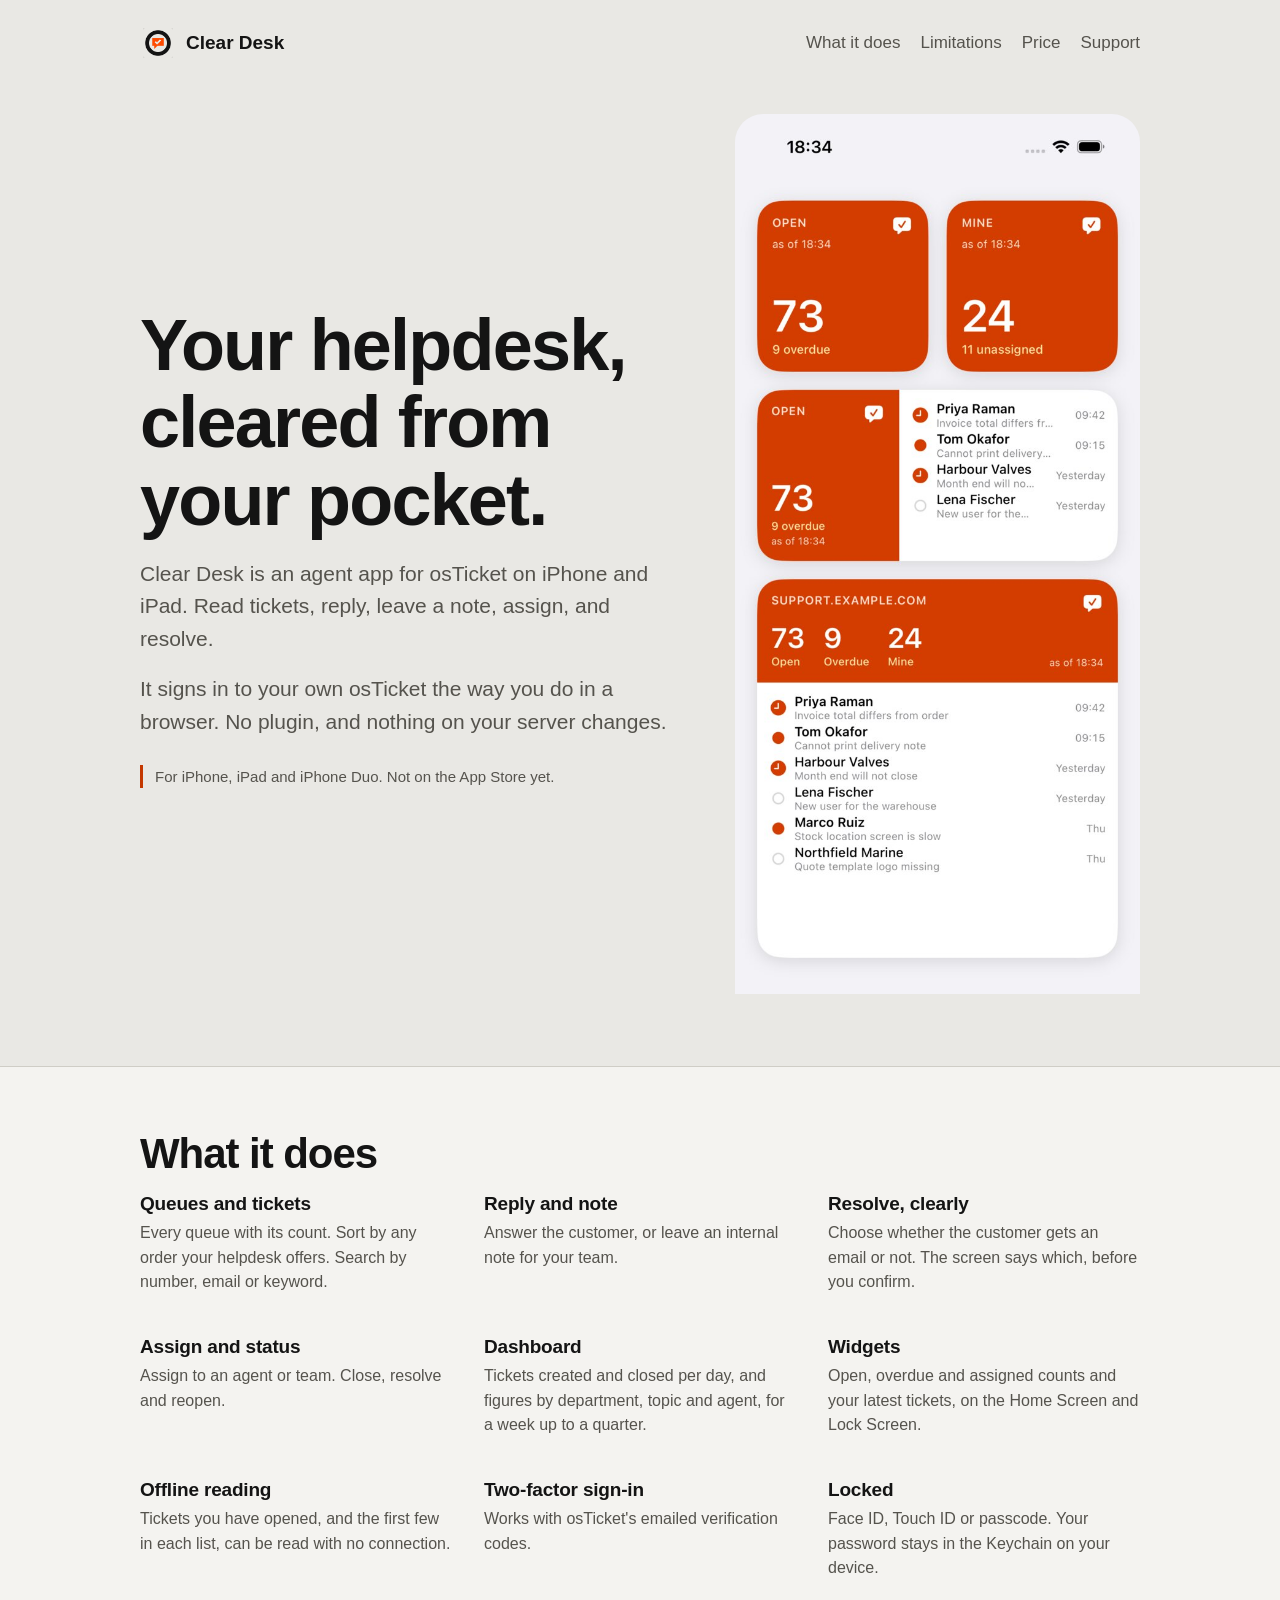
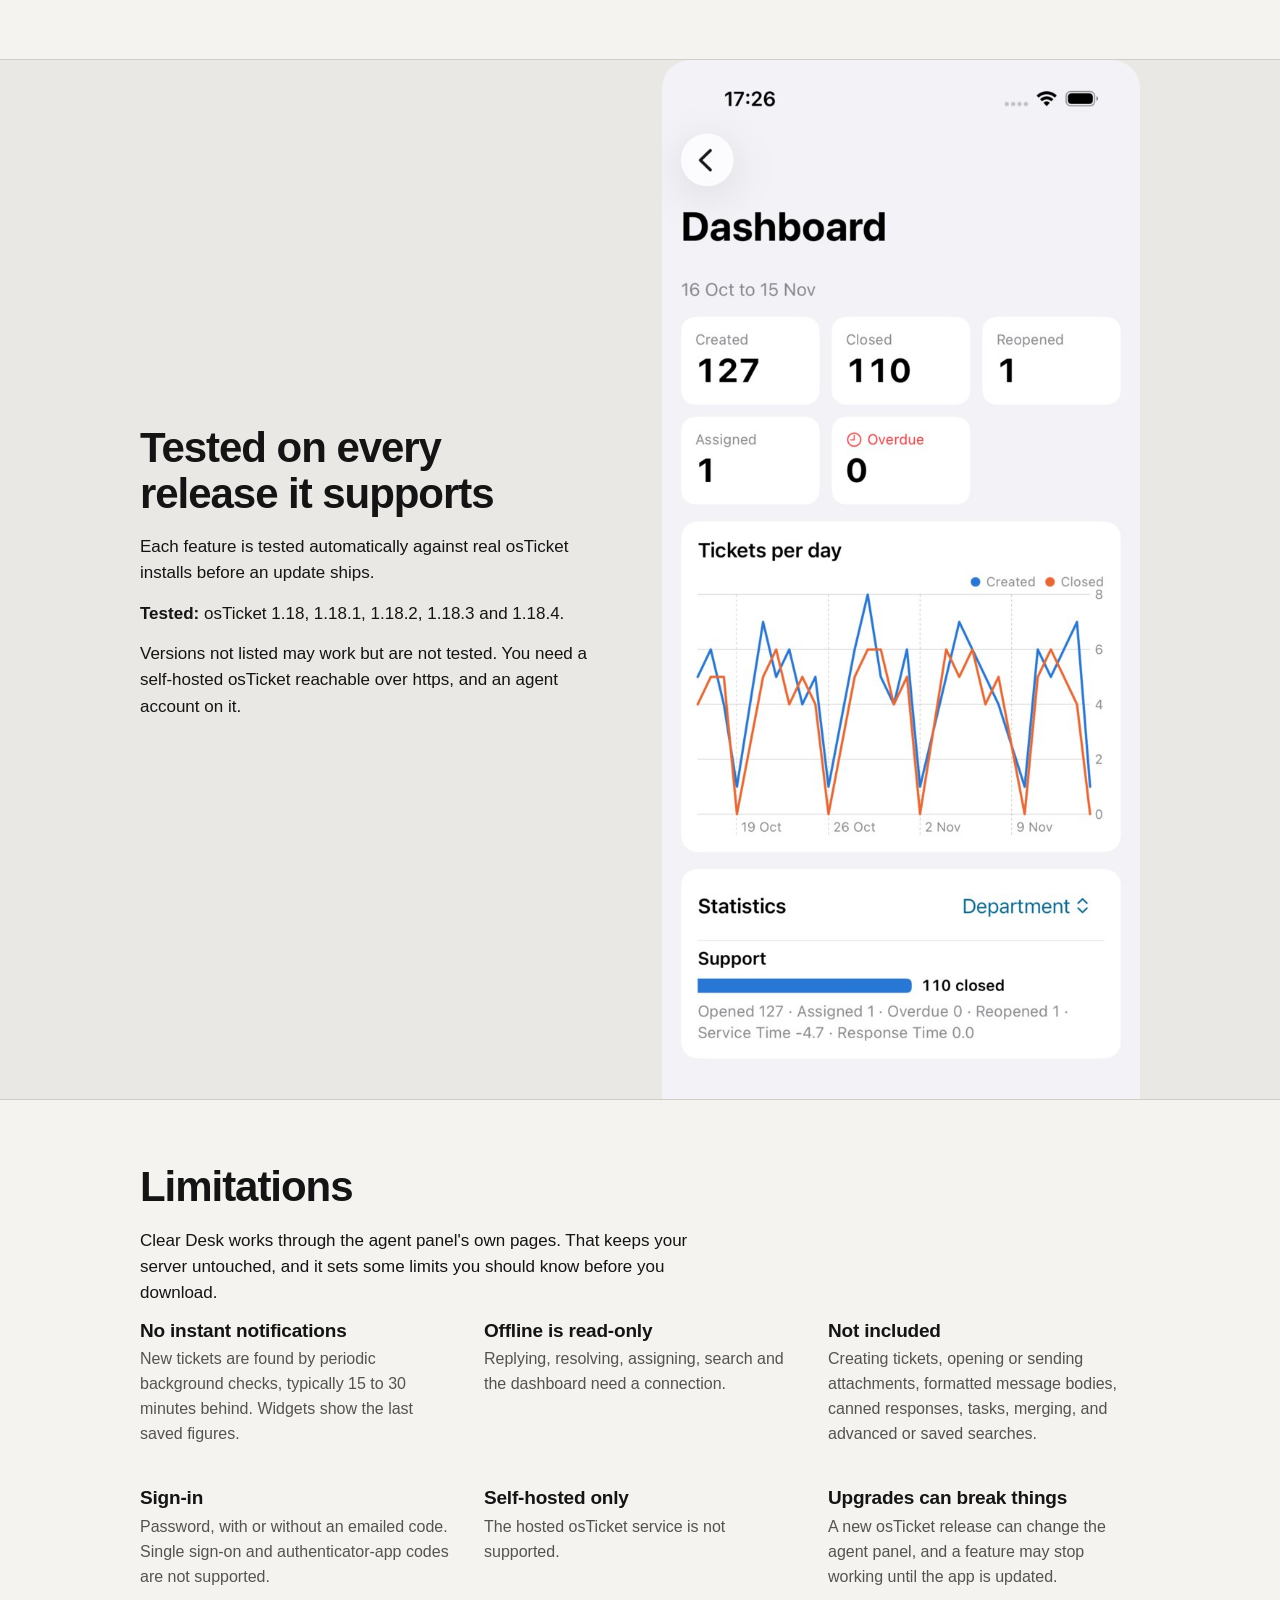
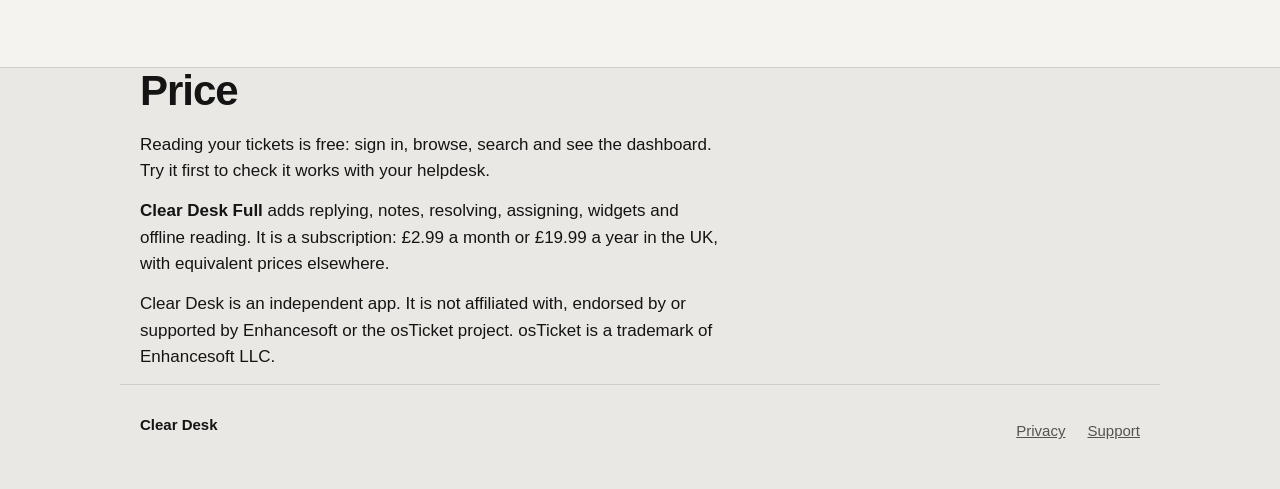
==== index.html @ 533210e1 "Clear Desk website: landing page, privacy policy and support Co-Authored-By: Claude Fable 5.2 <norep" ====
<!doctype html>
<html lang="en">
<head>
<meta charset="utf-8">
<meta name="viewport" content="width=device-width, initial-scale=1">
<title>Clear Desk: agent app for osTicket</title>
<meta name="description" content="Read, answer and resolve your helpdesk tickets from iPhone and iPad. Works with your own osTicket install, with no plugin and no server changes.">
<link rel="icon" href="img/icon.png">
<link rel="stylesheet" href="site.css">
</head>
<body>
<header class="wrap top">
  <a class="brand" href="./"><img src="img/icon.png" alt="" width="36" height="36">Clear Desk</a>
  <nav><a href="#does">What it does</a><a href="#limits">Limitations</a><a href="#price">Price</a><a href="support.html">Support</a></nav>
</header>

<main>
<section class="wrap hero">
  <div>
    <h1>Your helpdesk, cleared from your pocket.</h1>
    <p class="lede">Clear Desk is an agent app for osTicket on iPhone and iPad. Read tickets, reply, leave a note, assign, and resolve.</p>
    <p class="lede">It signs in to your own osTicket the way you do in a browser. No plugin, and nothing on your server changes.</p>
    <p class="status">For iPhone, iPad and iPhone Duo. Not on the App Store yet.</p>
  </div>
  <img class="shot" src="img/widgets.jpg" alt="Clear Desk widgets: open and assigned ticket counts on orange panels, and lists of the latest tickets." width="660" height="1434">
</section>

<section class="band" id="does">
  <div class="wrap">
    <h2>What it does</h2>
    <ul class="facts">
      <li><h3>Queues and tickets</h3><p>Every queue with its count. Sort by any order your helpdesk offers. Search by number, email or keyword.</p></li>
      <li><h3>Reply and note</h3><p>Answer the customer, or leave an internal note for your team.</p></li>
      <li><h3>Resolve, clearly</h3><p>Choose whether the customer gets an email or not. The screen says which, before you confirm.</p></li>
      <li><h3>Assign and status</h3><p>Assign to an agent or team. Close, resolve and reopen.</p></li>
      <li><h3>Dashboard</h3><p>Tickets created and closed per day, and figures by department, topic and agent, for a week up to a quarter.</p></li>
      <li><h3>Widgets</h3><p>Open, overdue and assigned counts and your latest tickets, on the Home Screen and Lock Screen.</p></li>
      <li><h3>Offline reading</h3><p>Tickets you have opened, and the first few in each list, can be read with no connection.</p></li>
      <li><h3>Two-factor sign-in</h3><p>Works with osTicket's emailed verification codes.</p></li>
      <li><h3>Locked</h3><p>Face ID, Touch ID or passcode. Your password stays in the Keychain on your device.</p></li>
    </ul>
  </div>
</section>

<section class="wrap two">
  <div>
    <h2>Tested on every release it supports</h2>
    <p>Each feature is tested automatically against real osTicket installs before an update ships.</p>
    <p><strong>Tested:</strong> osTicket 1.18, 1.18.1, 1.18.2, 1.18.3 and 1.18.4.</p>
    <p>Versions not listed may work but are not tested. You need a self-hosted osTicket reachable over https, and an agent account on it.</p>
  </div>
  <img class="shot" src="img/dashboard.jpg" alt="The Clear Desk dashboard: counts for created, closed, reopened, assigned and overdue tickets above a chart of tickets per day." width="660" height="1434" loading="lazy">
</section>

<section class="band" id="limits">
  <div class="wrap">
    <h2>Limitations</h2>
    <p>Clear Desk works through the agent panel's own pages. That keeps your server untouched, and it sets some limits you should know before you download.</p>
    <ul class="facts">
      <li><h3>No instant notifications</h3><p>New tickets are found by periodic background checks, typically 15 to 30 minutes behind. Widgets show the last saved figures.</p></li>
      <li><h3>Offline is read-only</h3><p>Replying, resolving, assigning, search and the dashboard need a connection.</p></li>
      <li><h3>Not included</h3><p>Creating tickets, opening or sending attachments, formatted message bodies, canned responses, tasks, merging, and advanced or saved searches.</p></li>
      <li><h3>Sign-in</h3><p>Password, with or without an emailed code. Single sign-on and authenticator-app codes are not supported.</p></li>
      <li><h3>Self-hosted only</h3><p>The hosted osTicket service is not supported.</p></li>
      <li><h3>Upgrades can break things</h3><p>A new osTicket release can change the agent panel, and a feature may stop working until the app is updated.</p></li>
    </ul>
  </div>
</section>

<section class="wrap" id="price">
  <h2>Price</h2>
  <p>Reading your tickets is free: sign in, browse, search and see the dashboard. Try it first to check it works with your helpdesk.</p>
  <p><strong>Clear Desk Full</strong> adds replying, notes, resolving, assigning, widgets and offline reading. It is a subscription: £2.99 a month or £19.99 a year in the UK, with equivalent prices elsewhere.</p>
  <p>Clear Desk is an independent app. It is not affiliated with, endorsed by or supported by Enhancesoft or the osTicket project. osTicket is a trademark of Enhancesoft LLC.</p>
</section>
</main>

<footer class="wrap foot">
<span>Clear Desk</span>
<a href="privacy.html">Privacy</a>
<a href="support.html">Support</a>
</footer>
</body>
</html>
---- site.css ----
/* The same paper, ink and orange as the app icon. */
:root {
  --paper: #E9E8E4;
  --raised: #F4F3F0;
  --ink: #141414;
  --quiet: #55534D;
  --rule: #CFCDC6;
  --orange: #C43800;
  --term: #17171B;
  --term-text: #D8D5CC;
}
@media (prefers-color-scheme: dark) {
  :root {
    --paper: #141414;
    --raised: #1E1E20;
    --ink: #ECEAE4;
    --quiet: #A6A39B;
    --rule: #34332F;
    --orange: #FF7A45;
    --term: #0C0C0E;
  }
}

* { box-sizing: border-box; }
html { -webkit-text-size-adjust: 100%; }
body {
  margin: 0;
  background: var(--paper);
  color: var(--ink);
  font: 17px/1.55 -apple-system, BlinkMacSystemFont, "Segoe UI", Roboto, Helvetica, Arial, sans-serif;
}
img { max-width: 100%; height: auto; display: block; }
a { color: var(--orange); }
code, pre { font-family: ui-monospace, "SF Mono", Menlo, Consolas, monospace; }
code { font-size: 0.9em; background: var(--raised); padding: 0.1em 0.35em; border-radius: 5px; }

.wrap { max-width: 1040px; margin: 0 auto; padding: 0 20px; }

.top { display: flex; align-items: center; justify-content: space-between; gap: 16px; padding-top: 20px; padding-bottom: 20px; flex-wrap: wrap; }
.brand { display: flex; align-items: center; gap: 10px; font-weight: 700; font-size: 19px; color: var(--ink); text-decoration: none; }
.brand img { border-radius: 9px; }
nav { display: flex; gap: 20px; flex-wrap: wrap; }
nav a { color: var(--quiet); text-decoration: none; padding: 10px 0; }
nav a:hover { color: var(--ink); }

h1, h2, h3 { line-height: 1.08; letter-spacing: -0.025em; margin: 0; text-wrap: balance; }
h1 { font-size: clamp(40px, 7vw, 72px); font-weight: 800; }
h2 { font-size: clamp(28px, 4.2vw, 42px); font-weight: 800; margin-bottom: 18px; }
h3 { font-size: 19px; letter-spacing: -0.01em; margin-bottom: 6px; }
p { margin: 0 0 14px; max-width: 62ch; }

.hero { display: grid; grid-template-columns: minmax(0, 1.15fr) minmax(0, 0.85fr); gap: 48px; align-items: center; padding-top: 28px; padding-bottom: 72px; }
.lede { font-size: 21px; color: var(--quiet); margin-top: 18px; }
.status { margin-top: 26px; font-size: 15px; color: var(--quiet); border-left: 3px solid var(--orange); padding-left: 12px; }
.shot { border-radius: 28px 28px 0 0; }

section { padding-top: 64px; padding-bottom: 64px; }
.band { background: var(--raised); border-top: 1px solid var(--rule); border-bottom: 1px solid var(--rule); }
.two { display: grid; grid-template-columns: minmax(0, 1fr) minmax(0, 1fr); gap: 44px; align-items: center; }

.term { margin: 0; background: var(--term); color: var(--term-text); padding: 22px; border-radius: 16px; font-size: 14px; line-height: 1.6; overflow-x: auto; }
.term .dim { color: #8A877F; }
.term .you { color: #FFFFFF; }
.term .hot { color: #FF8A5C; }

.steps { list-style: none; counter-reset: step; margin: 0; padding: 0; display: grid; grid-template-columns: repeat(4, minmax(0, 1fr)); gap: 28px; }
.steps li { counter-increment: step; border-top: 2px solid var(--ink); padding-top: 14px; }
.steps li::before { content: counter(step); font: 700 14px ui-monospace, "SF Mono", Menlo, monospace; color: var(--orange); display: block; margin-bottom: 8px; }
.steps p, .facts p { color: var(--quiet); font-size: 16px; }

.gallery { display: grid; grid-template-columns: repeat(3, minmax(0, 1fr)); gap: 24px; padding-top: 0; }
figure { margin: 0; }
figure img { border-radius: 22px; box-shadow: 0 16px 40px rgba(0, 0, 0, 0.14); }
figcaption { color: var(--quiet); font-size: 15px; margin-top: 12px; }

.facts { list-style: none; margin: 0; padding: 0; display: grid; grid-template-columns: repeat(3, minmax(0, 1fr)); gap: 28px 32px; }

.prose { max-width: 720px; padding-top: 24px; padding-bottom: 72px; }
.prose h1 { font-size: clamp(34px, 6vw, 52px); margin-bottom: 10px; }
.prose h2 { font-size: 24px; margin: 36px 0 10px; }
.prose ul { padding-left: 22px; }
.prose li { margin-bottom: 8px; max-width: 62ch; }
.prose .dated { color: var(--quiet); }

.foot { display: flex; gap: 22px; flex-wrap: wrap; padding-top: 28px; padding-bottom: 40px; border-top: 1px solid var(--rule); color: var(--quiet); font-size: 15px; }
.foot span { margin-right: auto; font-weight: 600; color: var(--ink); }
.foot a { color: var(--quiet); padding: 6px 0; }

@media (max-width: 820px) {
  .hero, .two { grid-template-columns: minmax(0, 1fr); gap: 32px; }
  .hero { padding-bottom: 48px; }
  .shot { max-width: 360px; margin: 0 auto; }
  .steps { grid-template-columns: repeat(2, minmax(0, 1fr)); }
  .gallery, .facts { grid-template-columns: minmax(0, 1fr); }
  .gallery figure { max-width: 360px; margin: 0 auto; }
  section { padding-top: 48px; padding-bottom: 48px; }
}
@media (max-width: 480px) {
  .steps { grid-template-columns: minmax(0, 1fr); }
}
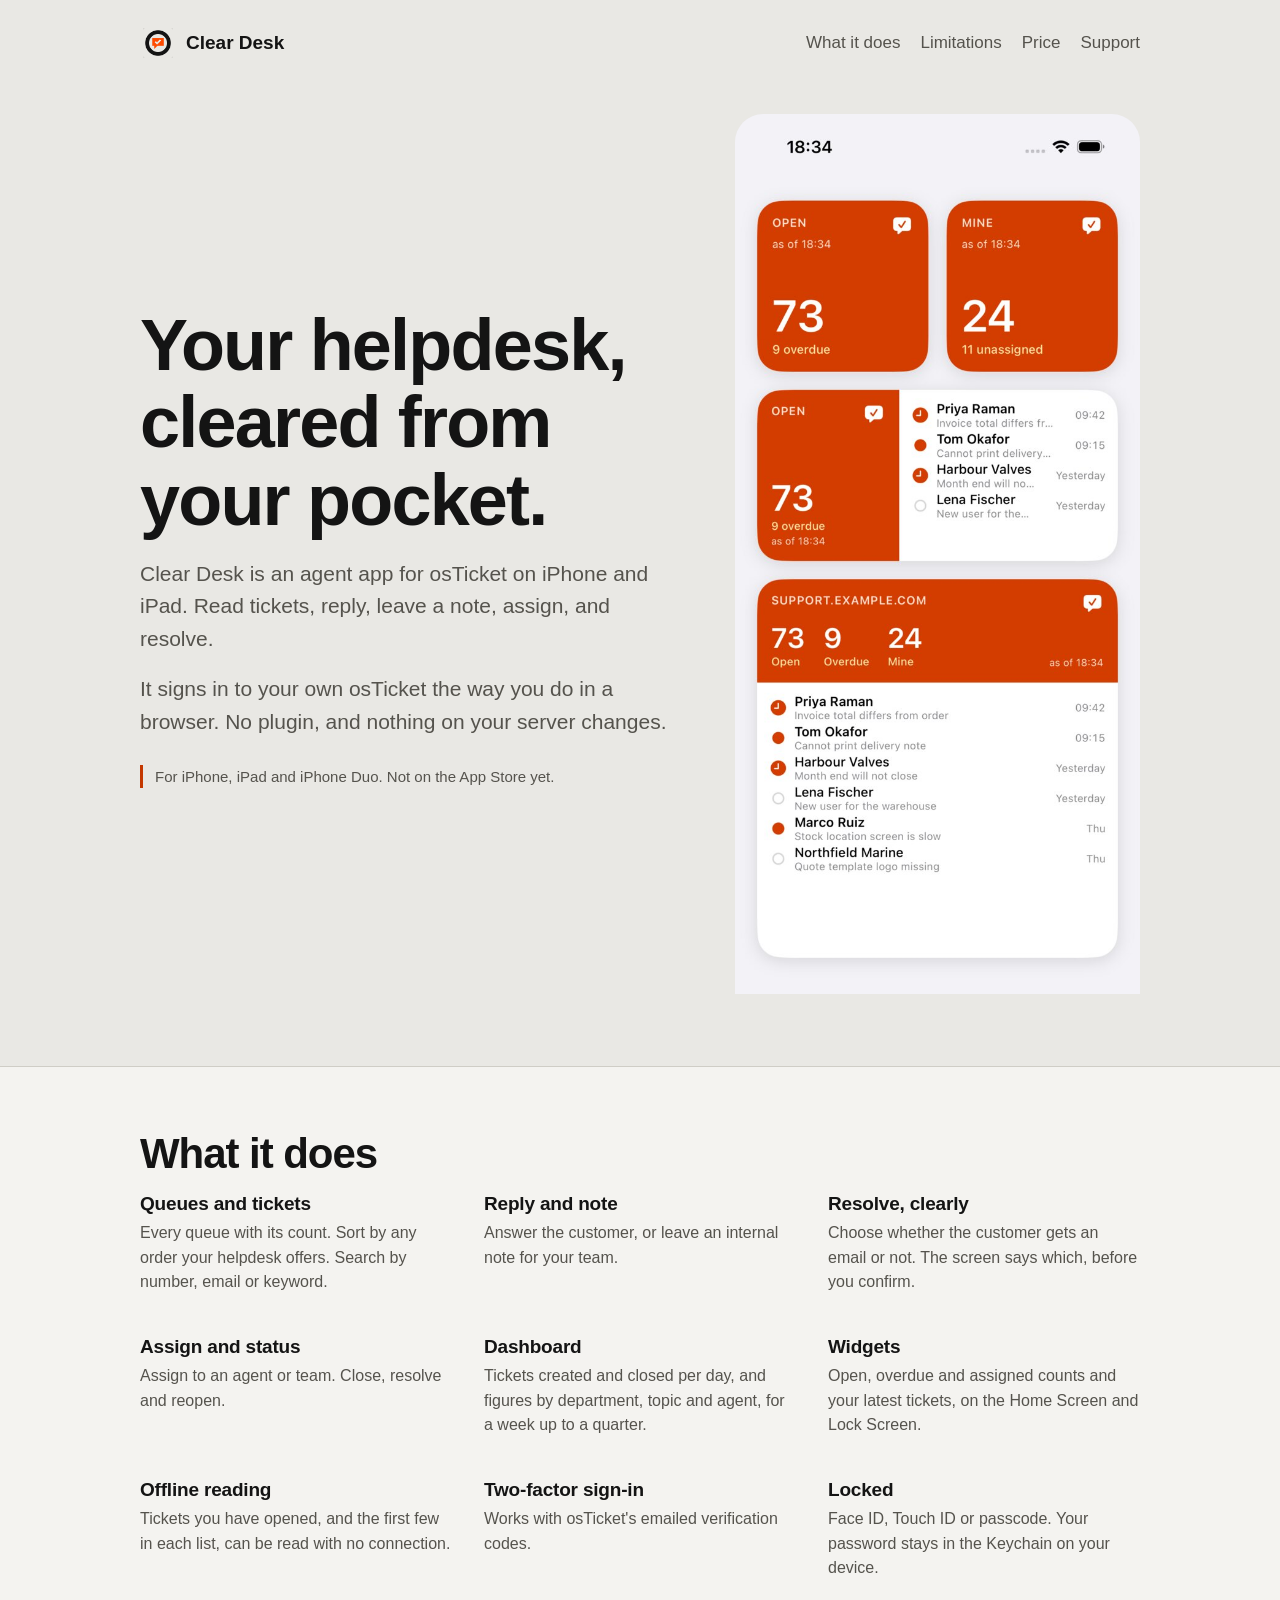
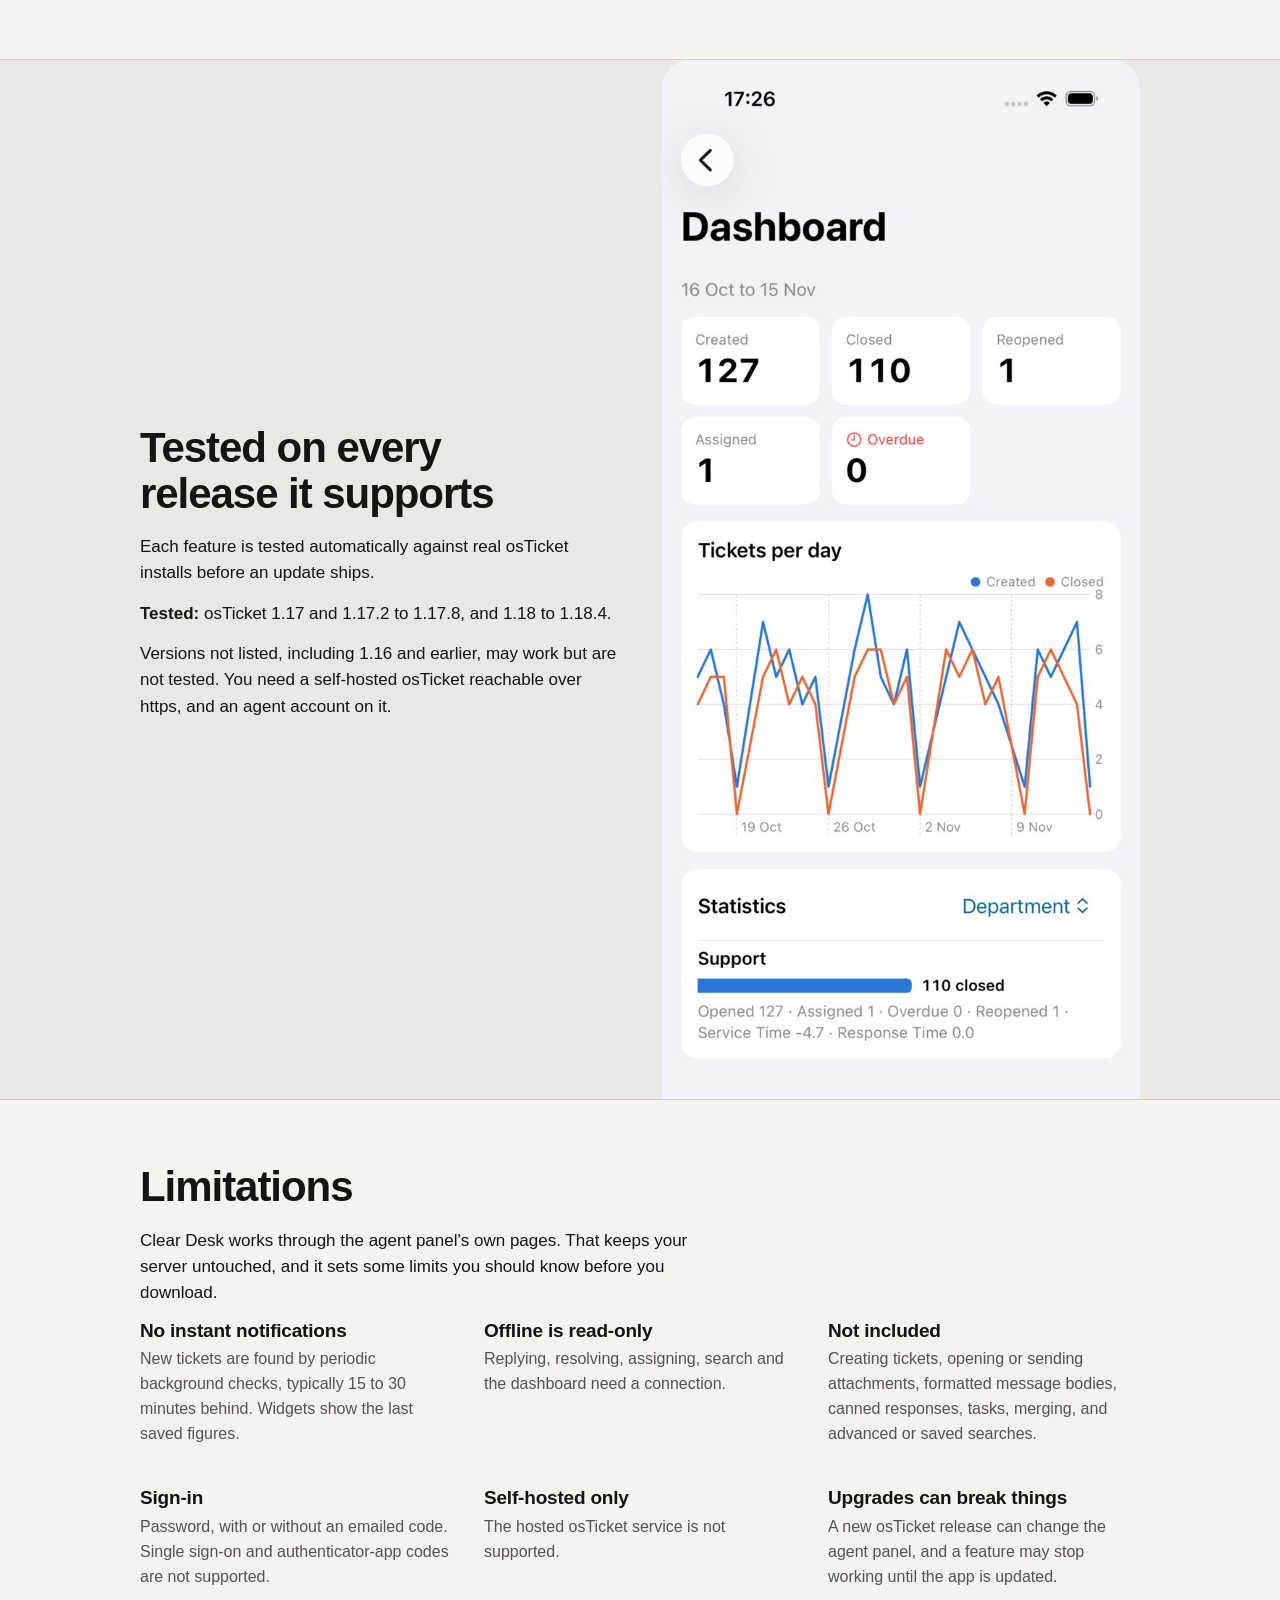
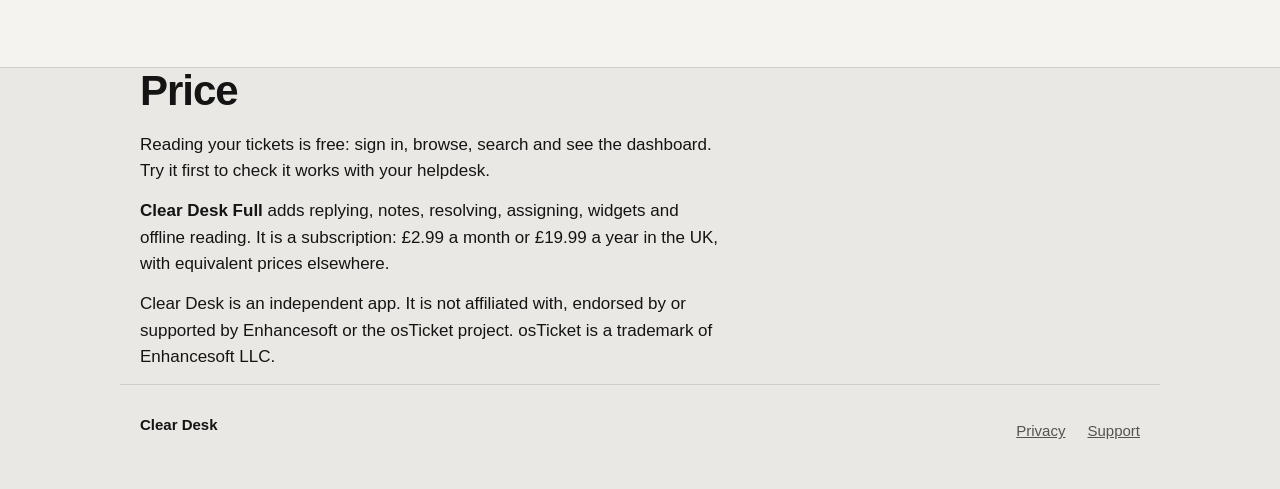
==== commit 003474e6: "Tested versions now include the 1.17 line Co-Authored-By: Claude Fable 5.2 <noreply@anthropic.com> C" ====
--- a/index.html
+++ b/index.html
@@ -46,8 +46,8 @@
   <div>
     <h2>Tested on every release it supports</h2>
     <p>Each feature is tested automatically against real osTicket installs before an update ships.</p>
-    <p><strong>Tested:</strong> osTicket 1.18, 1.18.1, 1.18.2, 1.18.3 and 1.18.4.</p>
-    <p>Versions not listed may work but are not tested. You need a self-hosted osTicket reachable over https, and an agent account on it.</p>
+    <p><strong>Tested:</strong> osTicket 1.17 and 1.17.2 to 1.17.8, and 1.18 to 1.18.4.</p>
+    <p>Versions not listed, including 1.16 and earlier, may work but are not tested. You need a self-hosted osTicket reachable over https, and an agent account on it.</p>
   </div>
   <img class="shot" src="img/dashboard.jpg" alt="The Clear Desk dashboard: counts for created, closed, reopened, assigned and overdue tickets above a chart of tickets per day." width="660" height="1434" loading="lazy">
 </section>
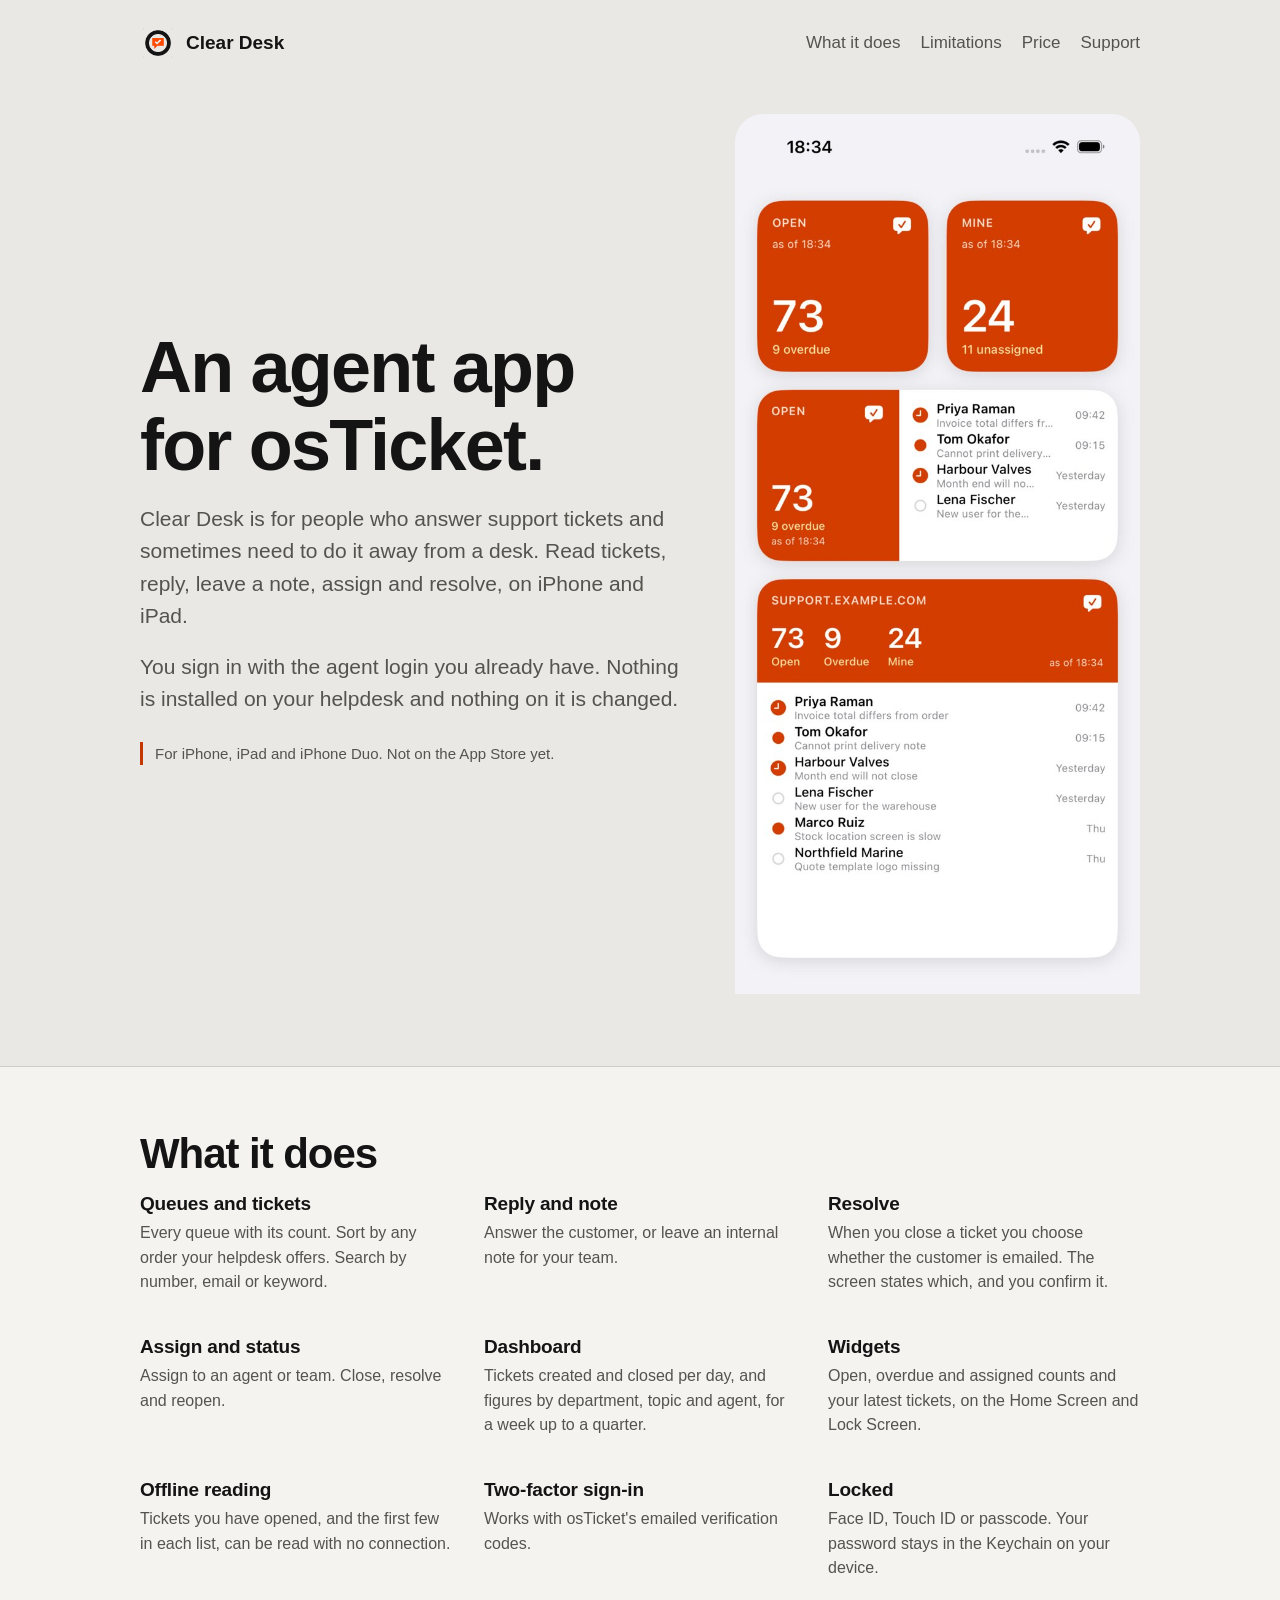
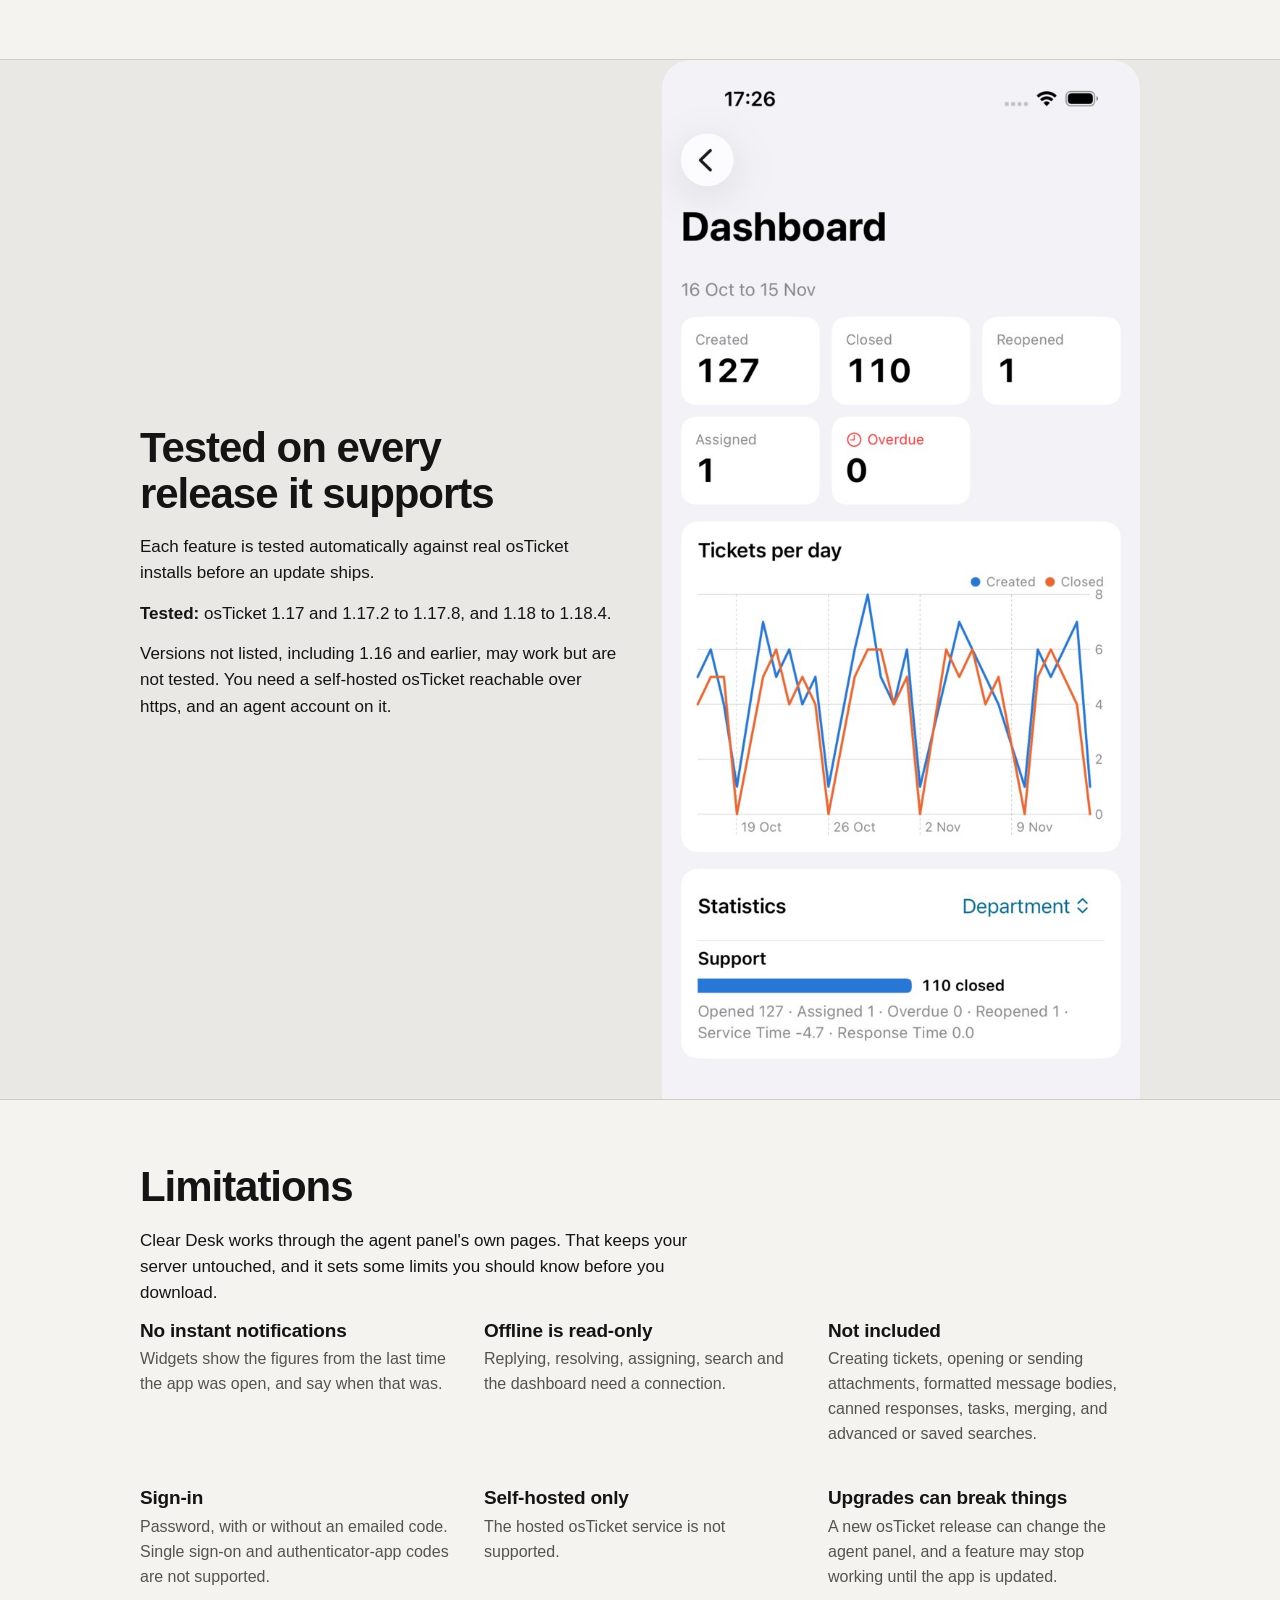
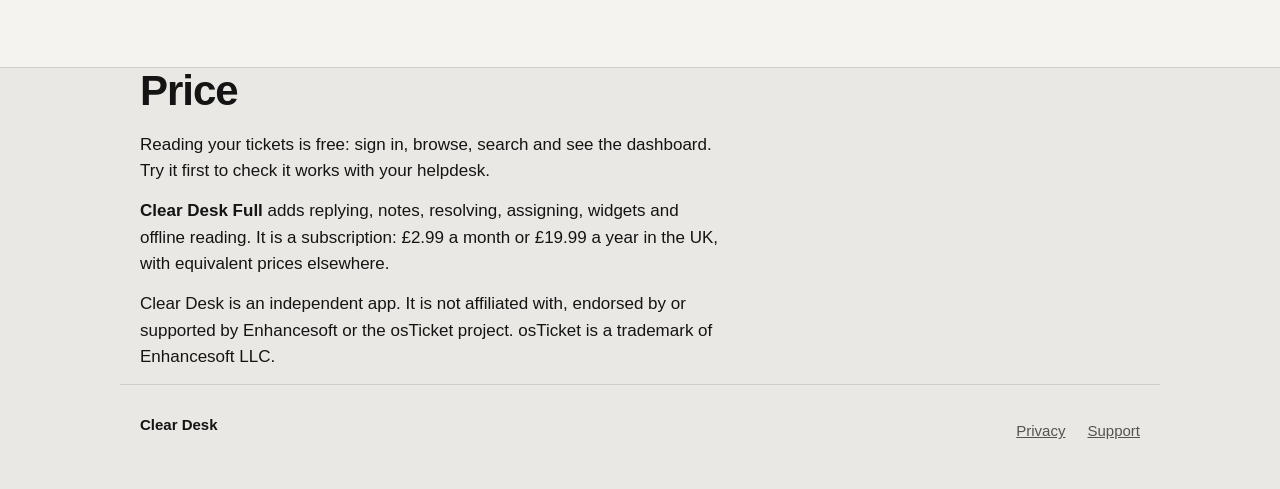
==== commit ffd85630: "Plainer copy on the home page" ====
--- a/index.html
+++ b/index.html
@@ -17,9 +17,9 @@
 <main>
 <section class="wrap hero">
   <div>
-    <h1>Your helpdesk, cleared from your pocket.</h1>
-    <p class="lede">Clear Desk is an agent app for osTicket on iPhone and iPad. Read tickets, reply, leave a note, assign, and resolve.</p>
-    <p class="lede">It signs in to your own osTicket the way you do in a browser. No plugin, and nothing on your server changes.</p>
+    <h1>An agent app for osTicket.</h1>
+    <p class="lede">Clear Desk is for people who answer support tickets and sometimes need to do it away from a desk. Read tickets, reply, leave a note, assign and resolve, on iPhone and iPad.</p>
+    <p class="lede">You sign in with the agent login you already have. Nothing is installed on your helpdesk and nothing on it is changed.</p>
     <p class="status">For iPhone, iPad and iPhone Duo. Not on the App Store yet.</p>
   </div>
   <img class="shot" src="img/widgets.jpg" alt="Clear Desk widgets: open and assigned ticket counts on orange panels, and lists of the latest tickets." width="660" height="1434">
@@ -31,7 +31,7 @@
     <ul class="facts">
       <li><h3>Queues and tickets</h3><p>Every queue with its count. Sort by any order your helpdesk offers. Search by number, email or keyword.</p></li>
       <li><h3>Reply and note</h3><p>Answer the customer, or leave an internal note for your team.</p></li>
-      <li><h3>Resolve, clearly</h3><p>Choose whether the customer gets an email or not. The screen says which, before you confirm.</p></li>
+      <li><h3>Resolve</h3><p>When you close a ticket you choose whether the customer is emailed. The screen states which, and you confirm it.</p></li>
       <li><h3>Assign and status</h3><p>Assign to an agent or team. Close, resolve and reopen.</p></li>
       <li><h3>Dashboard</h3><p>Tickets created and closed per day, and figures by department, topic and agent, for a week up to a quarter.</p></li>
       <li><h3>Widgets</h3><p>Open, overdue and assigned counts and your latest tickets, on the Home Screen and Lock Screen.</p></li>
@@ -57,7 +57,7 @@
     <h2>Limitations</h2>
     <p>Clear Desk works through the agent panel's own pages. That keeps your server untouched, and it sets some limits you should know before you download.</p>
     <ul class="facts">
-      <li><h3>No instant notifications</h3><p>New tickets are found by periodic background checks, typically 15 to 30 minutes behind. Widgets show the last saved figures.</p></li>
+      <li><h3>No instant notifications</h3><p>Widgets show the figures from the last time the app was open, and say when that was.</p></li>
       <li><h3>Offline is read-only</h3><p>Replying, resolving, assigning, search and the dashboard need a connection.</p></li>
       <li><h3>Not included</h3><p>Creating tickets, opening or sending attachments, formatted message bodies, canned responses, tasks, merging, and advanced or saved searches.</p></li>
       <li><h3>Sign-in</h3><p>Password, with or without an emailed code. Single sign-on and authenticator-app codes are not supported.</p></li>
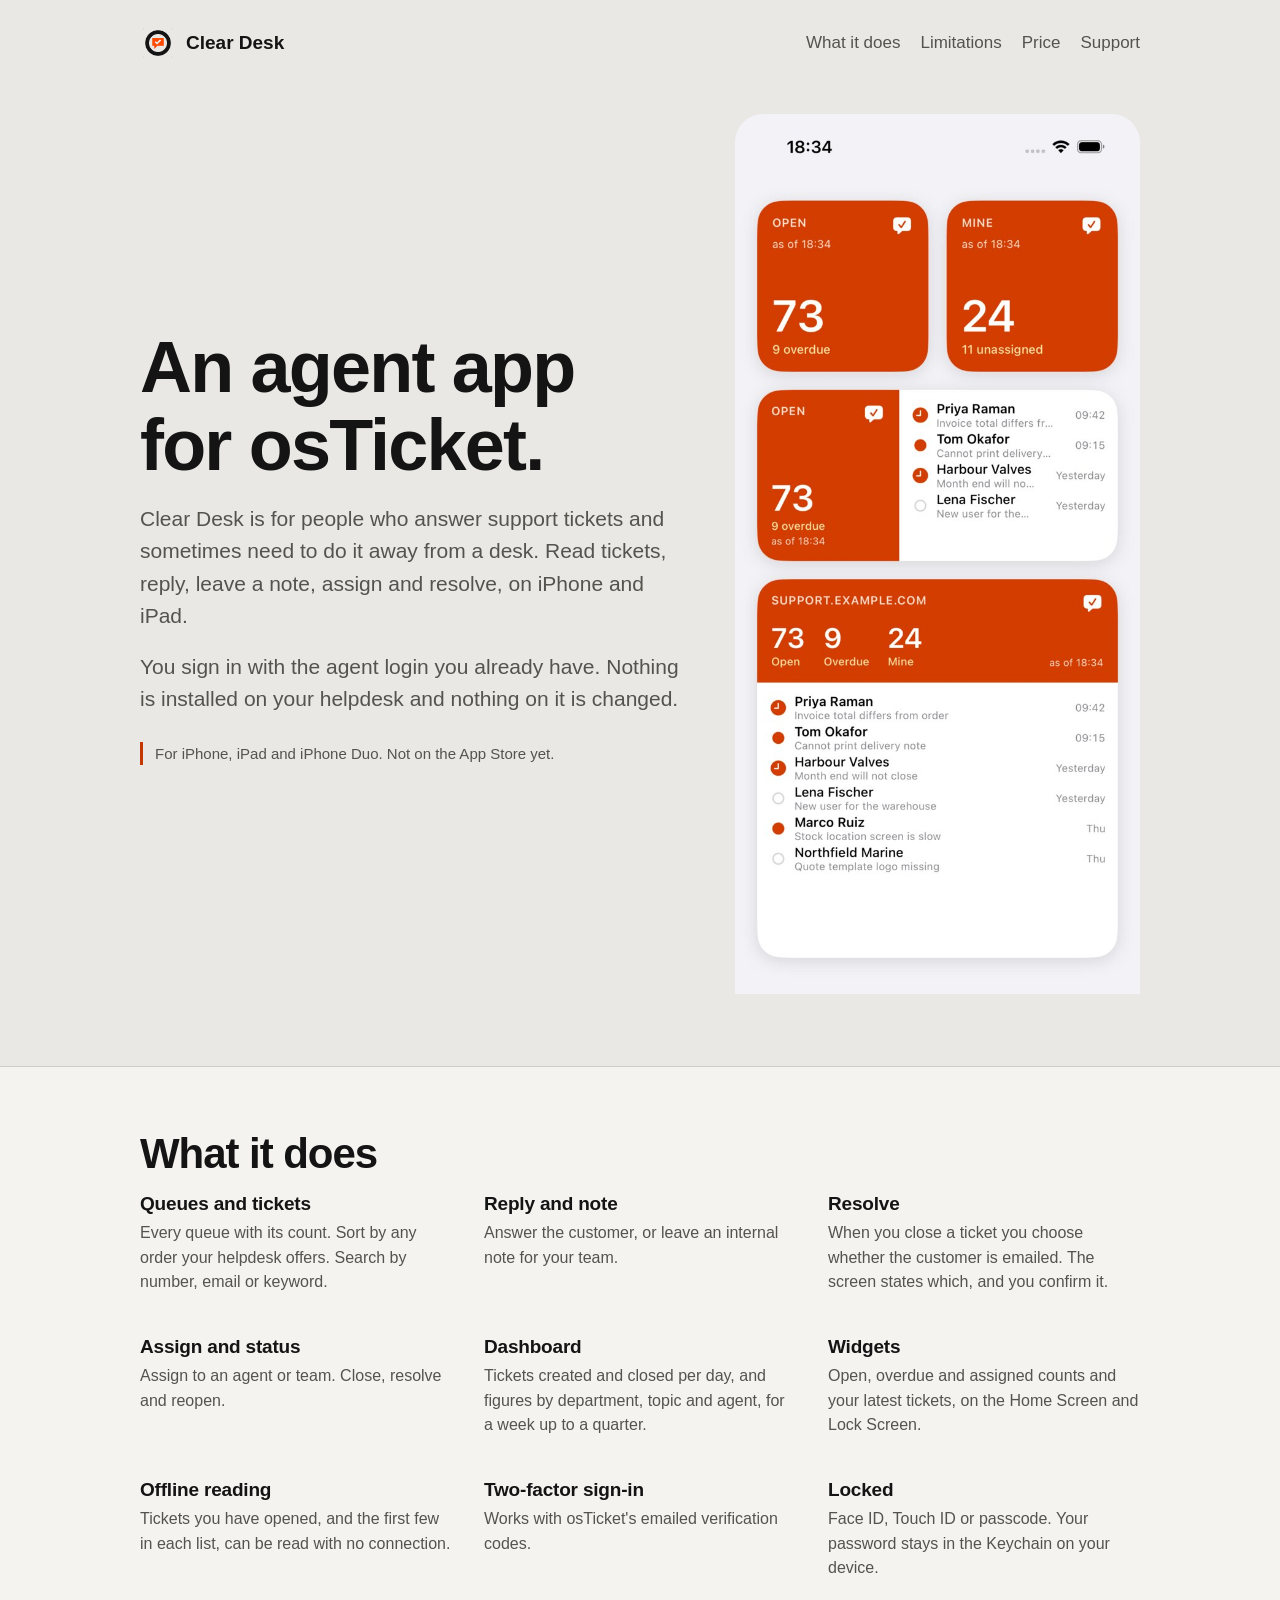
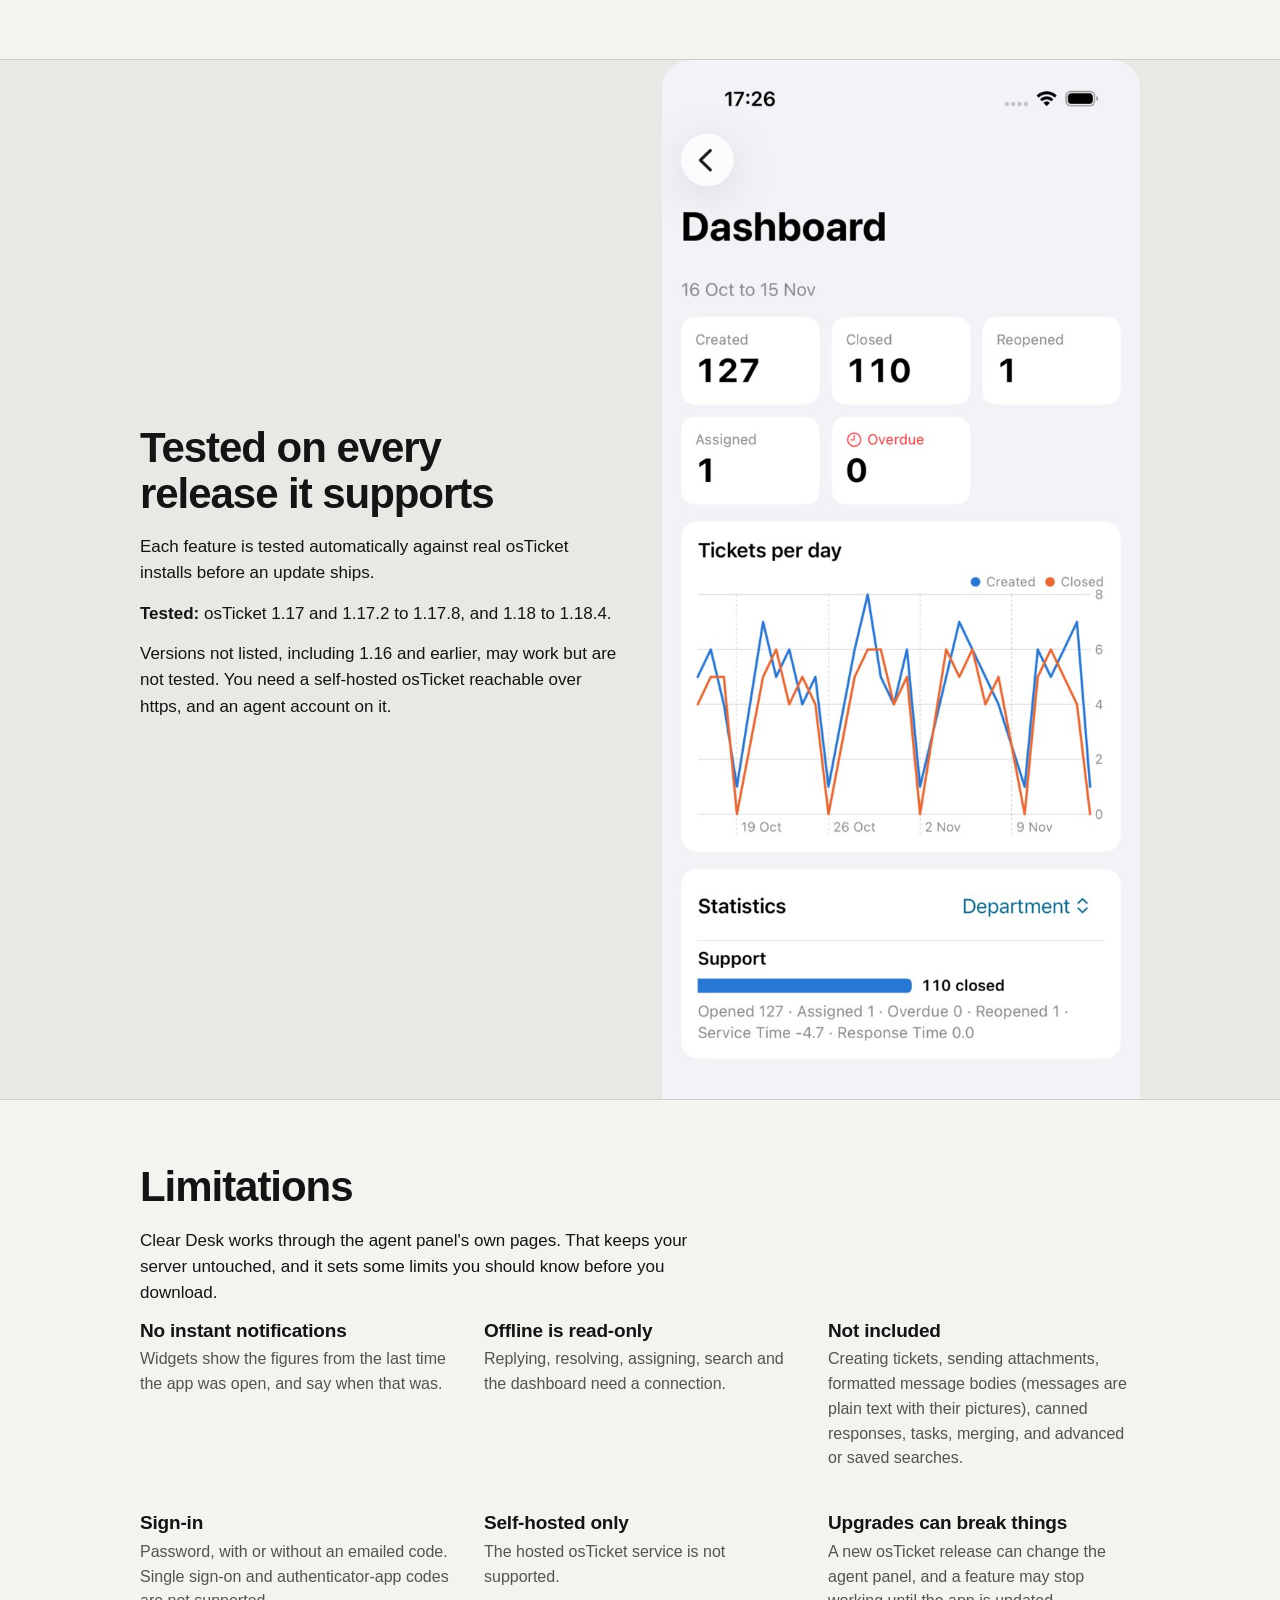
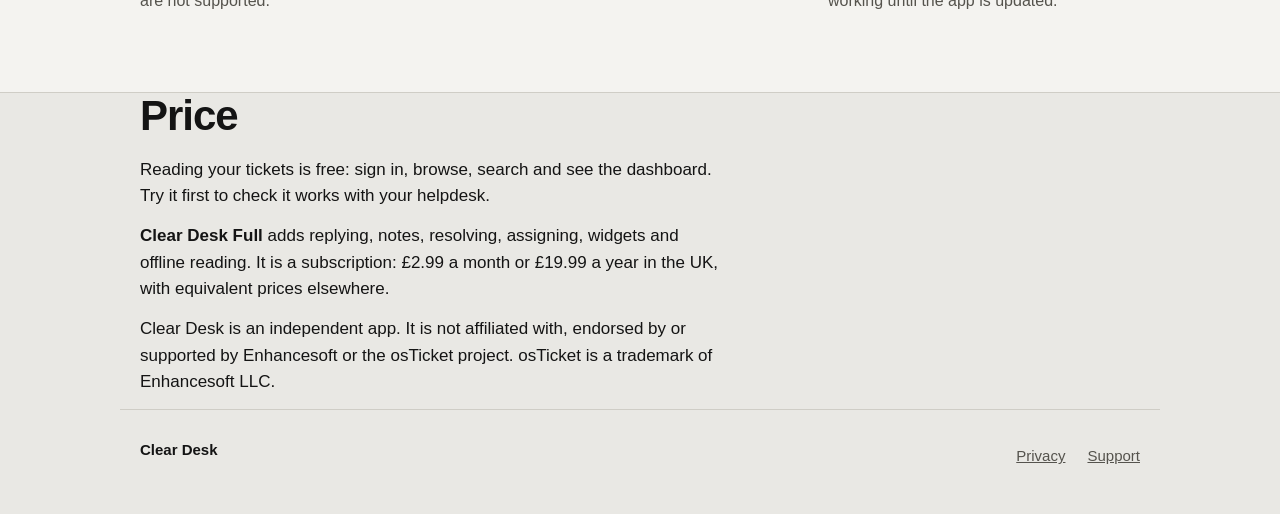
==== commit 3372ce51: "Limitations: attachments can now be opened; messages keep their pictures Co-Authored-By: Claude Fabl" ====
--- a/index.html
+++ b/index.html
@@ -59,7 +59,7 @@
     <ul class="facts">
       <li><h3>No instant notifications</h3><p>Widgets show the figures from the last time the app was open, and say when that was.</p></li>
       <li><h3>Offline is read-only</h3><p>Replying, resolving, assigning, search and the dashboard need a connection.</p></li>
-      <li><h3>Not included</h3><p>Creating tickets, opening or sending attachments, formatted message bodies, canned responses, tasks, merging, and advanced or saved searches.</p></li>
+      <li><h3>Not included</h3><p>Creating tickets, sending attachments, formatted message bodies (messages are plain text with their pictures), canned responses, tasks, merging, and advanced or saved searches.</p></li>
       <li><h3>Sign-in</h3><p>Password, with or without an emailed code. Single sign-on and authenticator-app codes are not supported.</p></li>
       <li><h3>Self-hosted only</h3><p>The hosted osTicket service is not supported.</p></li>
       <li><h3>Upgrades can break things</h3><p>A new osTicket release can change the agent panel, and a feature may stop working until the app is updated.</p></li>
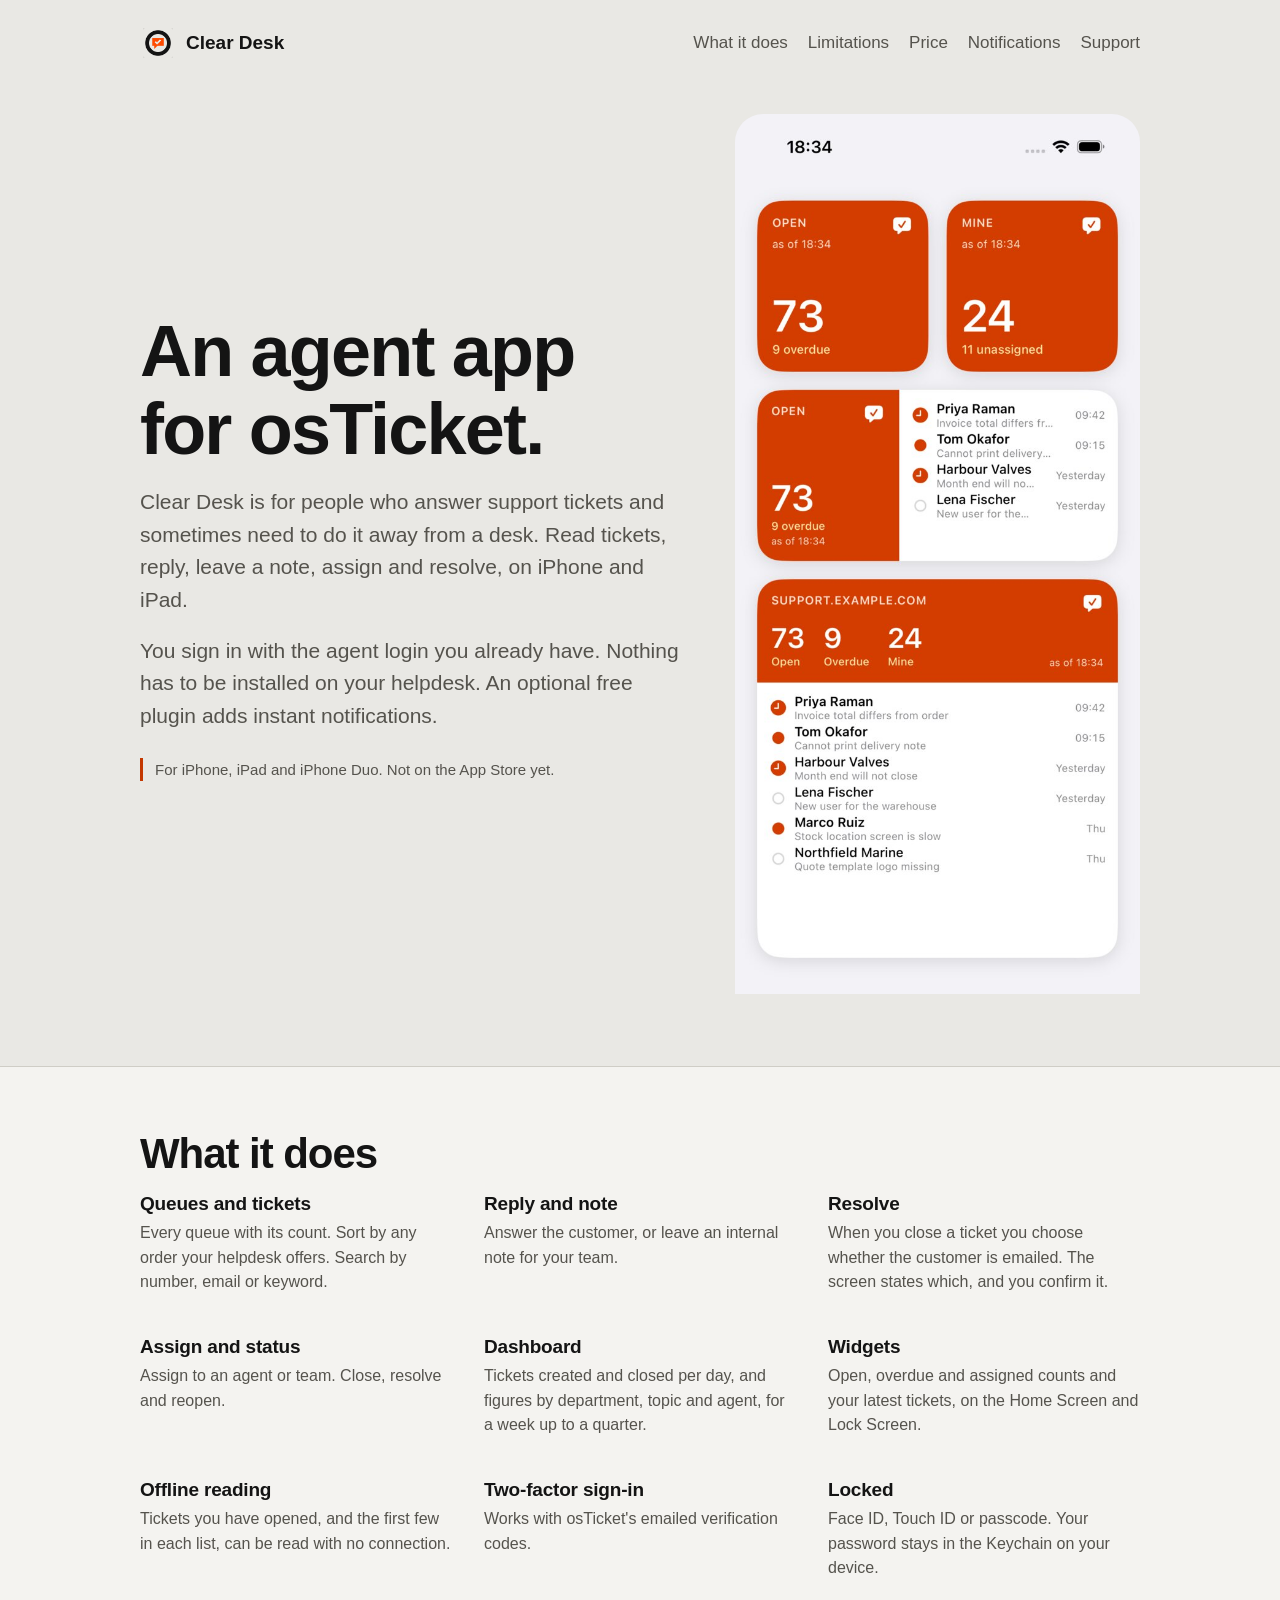
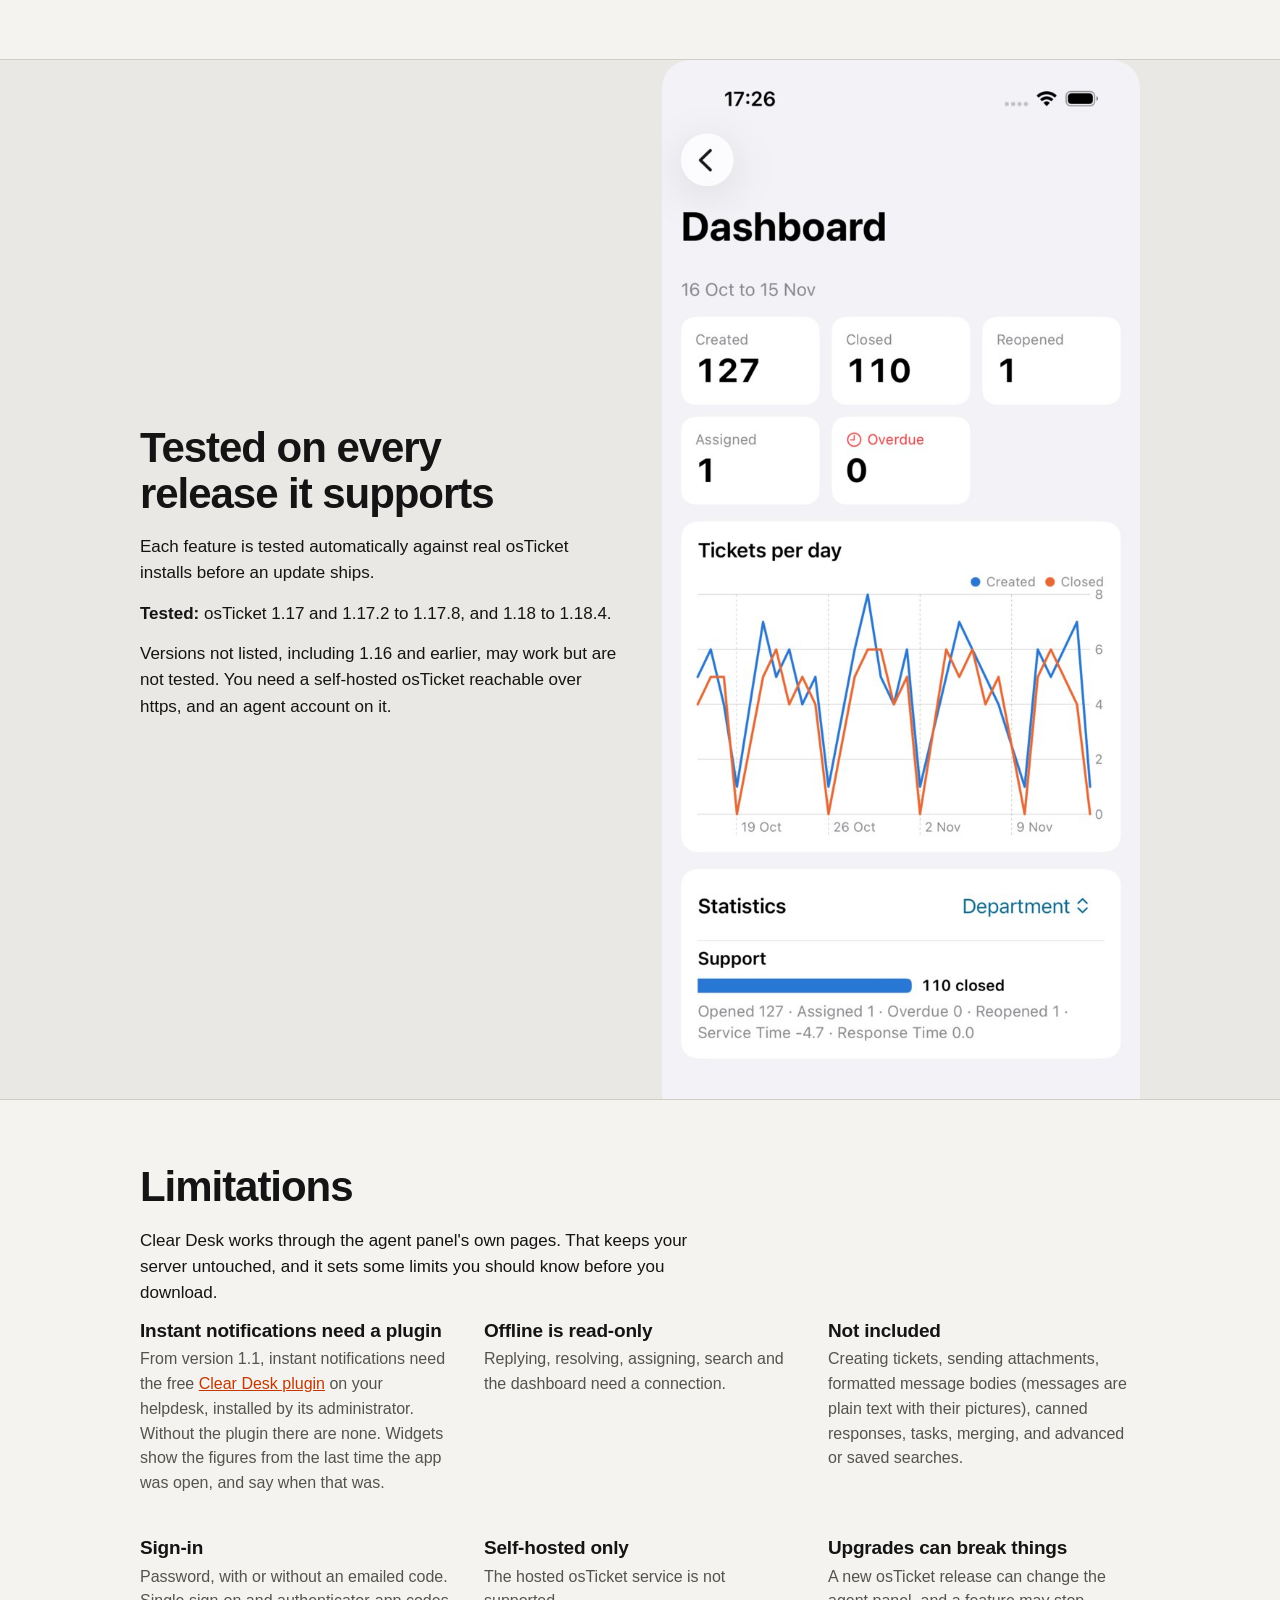
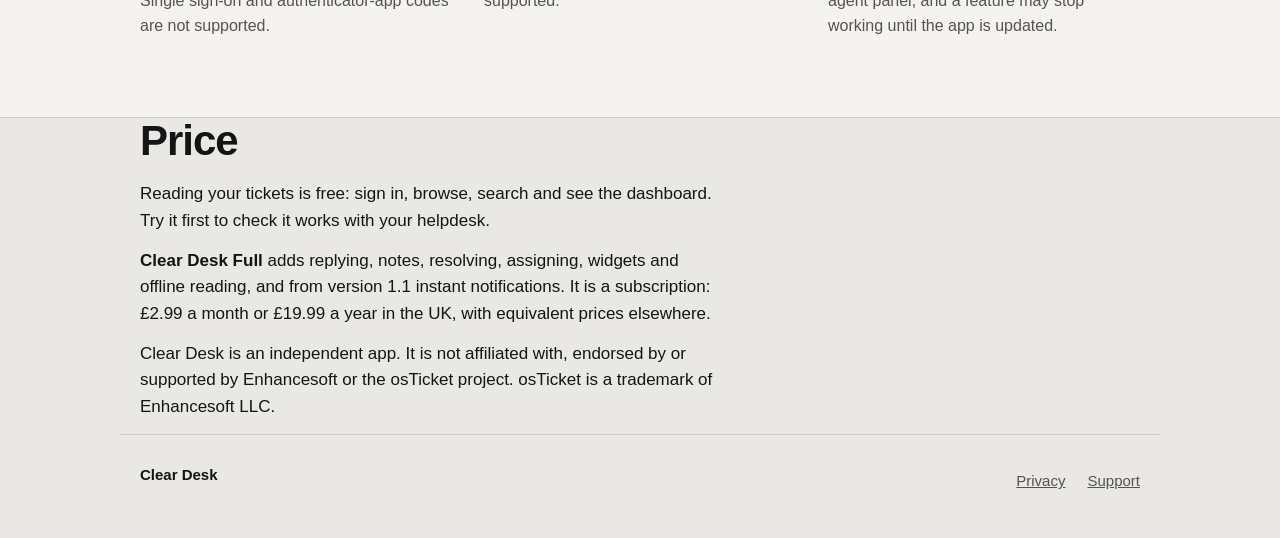
==== commit 67a43e0c: "Add the step-by-step guide to instant notifications A full install guide for the optional plugin, a " ====
--- a/index.html
+++ b/index.html
@@ -4,14 +4,14 @@
 <meta charset="utf-8">
 <meta name="viewport" content="width=device-width, initial-scale=1">
 <title>Clear Desk: agent app for osTicket</title>
-<meta name="description" content="Read, answer and resolve your helpdesk tickets from iPhone and iPad. Works with your own osTicket install, with no plugin and no server changes.">
+<meta name="description" content="Read, answer and resolve your helpdesk tickets from iPhone and iPad. Works with your own osTicket install. No plugin is needed; an optional one adds instant notifications.">
 <link rel="icon" href="img/icon.png">
 <link rel="stylesheet" href="site.css">
 </head>
 <body>
 <header class="wrap top">
   <a class="brand" href="./"><img src="img/icon.png" alt="" width="36" height="36">Clear Desk</a>
-  <nav><a href="#does">What it does</a><a href="#limits">Limitations</a><a href="#price">Price</a><a href="support.html">Support</a></nav>
+  <nav><a href="#does">What it does</a><a href="#limits">Limitations</a><a href="#price">Price</a><a href="notifications.html">Notifications</a><a href="support.html">Support</a></nav>
 </header>
 
 <main>
@@ -19,7 +19,7 @@
   <div>
     <h1>An agent app for osTicket.</h1>
     <p class="lede">Clear Desk is for people who answer support tickets and sometimes need to do it away from a desk. Read tickets, reply, leave a note, assign and resolve, on iPhone and iPad.</p>
-    <p class="lede">You sign in with the agent login you already have. Nothing is installed on your helpdesk and nothing on it is changed.</p>
+    <p class="lede">You sign in with the agent login you already have. Nothing has to be installed on your helpdesk. An optional free plugin adds instant notifications.</p>
     <p class="status">For iPhone, iPad and iPhone Duo. Not on the App Store yet.</p>
   </div>
   <img class="shot" src="img/widgets.jpg" alt="Clear Desk widgets: open and assigned ticket counts on orange panels, and lists of the latest tickets." width="660" height="1434">
@@ -57,7 +57,7 @@
     <h2>Limitations</h2>
     <p>Clear Desk works through the agent panel's own pages. That keeps your server untouched, and it sets some limits you should know before you download.</p>
     <ul class="facts">
-      <li><h3>No instant notifications</h3><p>Widgets show the figures from the last time the app was open, and say when that was.</p></li>
+      <li><h3>Instant notifications need a plugin</h3><p>From version 1.1, instant notifications need the free <a href="notifications.html">Clear Desk plugin</a> on your helpdesk, installed by its administrator. Without the plugin there are none. Widgets show the figures from the last time the app was open, and say when that was.</p></li>
       <li><h3>Offline is read-only</h3><p>Replying, resolving, assigning, search and the dashboard need a connection.</p></li>
       <li><h3>Not included</h3><p>Creating tickets, sending attachments, formatted message bodies (messages are plain text with their pictures), canned responses, tasks, merging, and advanced or saved searches.</p></li>
       <li><h3>Sign-in</h3><p>Password, with or without an emailed code. Single sign-on and authenticator-app codes are not supported.</p></li>
@@ -70,7 +70,7 @@
 <section class="wrap" id="price">
   <h2>Price</h2>
   <p>Reading your tickets is free: sign in, browse, search and see the dashboard. Try it first to check it works with your helpdesk.</p>
-  <p><strong>Clear Desk Full</strong> adds replying, notes, resolving, assigning, widgets and offline reading. It is a subscription: £2.99 a month or £19.99 a year in the UK, with equivalent prices elsewhere.</p>
+  <p><strong>Clear Desk Full</strong> adds replying, notes, resolving, assigning, widgets and offline reading, and from version 1.1 instant notifications. It is a subscription: £2.99 a month or £19.99 a year in the UK, with equivalent prices elsewhere.</p>
   <p>Clear Desk is an independent app. It is not affiliated with, endorsed by or supported by Enhancesoft or the osTicket project. osTicket is a trademark of Enhancesoft LLC.</p>
 </section>
 </main>
--- a/site.css
+++ b/site.css
@@ -79,7 +79,14 @@
 .prose h1 { font-size: clamp(34px, 6vw, 52px); margin-bottom: 10px; }
 .prose h2 { font-size: 24px; margin: 36px 0 10px; }
 .prose ul { padding-left: 22px; }
+.prose ol { padding-left: 26px; }
 .prose li { margin-bottom: 8px; max-width: 62ch; }
+.prose li p { margin: 6px 0 0; }
+.prose li ul { margin: 6px 0 0; }
+.prose h3 { margin: 26px 0 8px; }
+.prose code { overflow-wrap: anywhere; }
+.prose pre { margin: 0 0 14px; background: var(--raised); border: 1px solid var(--rule); border-radius: 10px; padding: 14px 16px; overflow-x: auto; font-size: 14px; line-height: 1.5; }
+.prose pre code { background: none; padding: 0; font-size: inherit; overflow-wrap: normal; }
 .prose .dated { color: var(--quiet); }
 
 .foot { display: flex; gap: 22px; flex-wrap: wrap; padding-top: 28px; padding-bottom: 40px; border-top: 1px solid var(--rule); color: var(--quiet); font-size: 15px; }
